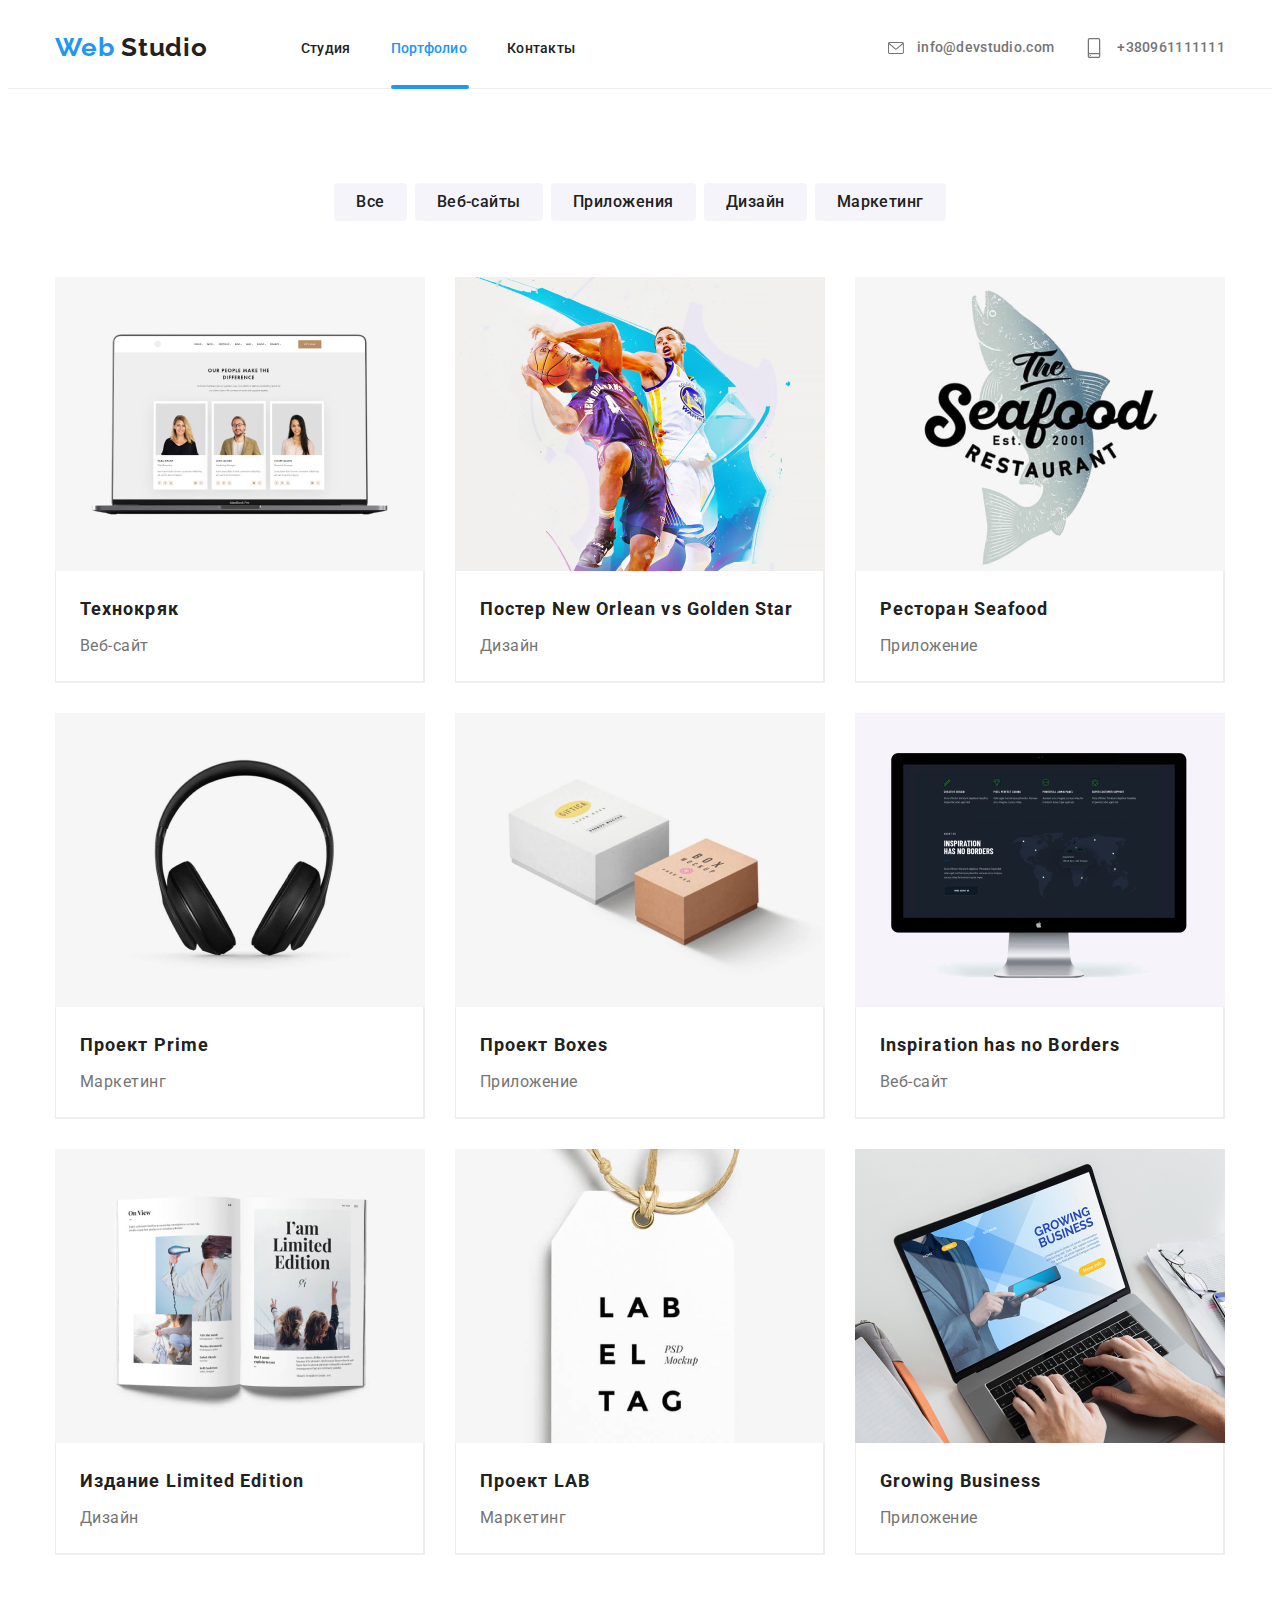
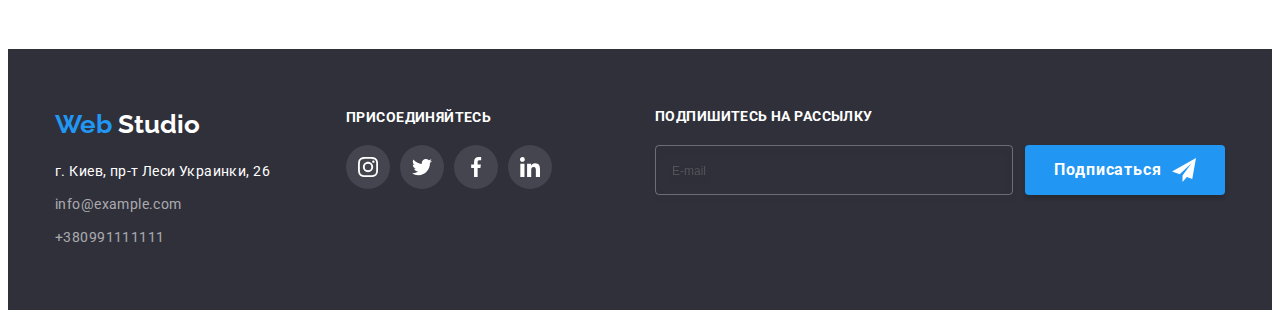
==== portfolio.html @ 7b9d58f0 "homework" ====
<!DOCTYPE html>
<html lang="en">
<head>
    <meta charset="UTF-8">
    <meta http-equiv="X-UA-Compatible" content="IE=edge">
    <meta name="viewport" content="width=device-width, initial-scale=1.0">
    <title>Document</title>
    <link rel="preconnect" href="https://fonts.googleapis.com"> 
    <link rel="preconnect" href="https://fonts.gstatic.com" crossorigin> 
    <link href="https://fonts.googleapis.com/css2?family=Raleway:wght@700&family=Roboto:wght@400;500;700;900&display=swap" rel="stylesheet">
    <link rel="stylesheet" href="https://cdnjs.cloudflare.com/ajax/libs/modern-normalize/1.1.0/modern-normalize.min.css" integrity="sha512-wpPYUAdjBVSE4KJnH1VR1HeZfpl1ub8YT/NKx4PuQ5NmX2tKuGu6U/JRp5y+Y8XG2tV+wKQpNHVUX03MfMFn9Q==" crossorigin="anonymous" referrerpolicy="no-referrer" />
    <link rel="stylesheet" href="./css/main.min.css">
</head>
<body>
    <header>
    <div class="conteiner navigation">       
            <a href="#" class="logo"> <span class="web"> Web </span> Studio</a>
        <nav>
           <ul class="nav-list">
            <li class="nav-list__item"><a href="./" class="nav-list__link">Студия</a> </li>
            <li class="nav-list__item"><a href="" class="nav-list__link nav-list__link-portfolio">Портфолио</a> </li>
            <li class="nav-list__item"><a href="" class="nav-list__link">Контакты</a> </li>
        </ul>
            
        </nav>
        <ul class="contact-list">
            <li class="contact-list__item">
                 <a href="mailto:info@devstudio.com" class="contact-list__link">
                    <svg class="icon-envelope" height="12px" width="16px">
                        <use href="./image/symbol-defs-3.svg#icon-envelope"></use>   
                    </svg>
                    info@devstudio.com
                </a>
            </li>
            <li class="contact-list__item">
                <a href="ctel:+380961111111" class="contact-list__link">
                    <svg class="icon-smartphone" height="20px" width="20px">
                        <use href="./image/symbol-defs-3.svg#icon-smartphone"></use>   
                    </svg>
                +380961111111
            </a>
        </li>
        </ul>
        </div>
    </header>
    <main>
             
            <section class="example">
                <div class="conteiner">
                <ul class="navigation-list">
                    <li class="navigation-list__item"><button class="navigation-list__button">Все</button></li>
                    <li class="navigation-list__item"><button class="navigation-list__button">Веб-сайты</button></li>
                    <li class="navigation-list__item"><button class="navigation-list__button">Приложения</button></li>
                    <li class="navigation-list__item"><button class="navigation-list__button">Дизайн</button></li>
                    <li class="navigation-list__item"><button class="navigation-list__button">Маркетинг</button></li>
                </ul>
                <ul class="example-list">
                    <li class="example-list__item">
                        <a class="example-list__link" href="#">
                            <div class="animation">
                                <img src="./image/img-13.jpg" alt="computer" width="370">
                            
                                <div class="animation__box">
                                    <p class="animation__text">Ресурс предлагает комплексные предложения с разным уровнем функционала и сервисов. Все это позволит посетителю получить исчерпывающие сведения о компании или частном лице.
                                </p>
                            </div>
                        </div>
                        <div class="example-box">
                        <h2 class="example-box__title">Технокряк</h2>
                        <p class="example-box__text">Веб-сайт</p>
                </div> 
                    </a>
                    </li>
                    <li class="example-list__item">
                        <a class="example-list__link" href="#">
                           <div class="animation">
                            <img src="./image/img-14.jpg" alt="nba" width="370">
                            <div class="animation__box">
                                <p class="animation__text">Ресурс предлагает комплексные предложения с разным уровнем функционала и сервисов. Все это позволит посетителю получить исчерпывающие сведения о компании или частном лице.
                            </p>
                        </div>
                    </div>
                        <div class="example-box">
                        <h2 class="example-box__title">Постер New Orlean vs Golden Star</h2>
                        <p class="example-box__text">Дизайн</p>
                </div>
                    </a>
                    </li>
                    <li class="example-list__item">
                        <a class="example-list__link" href="#">
                        <div class="animation">
                            <img src="./image/img-15.jpg" alt="seafood" width="370">
                            <div class="animation__box">
                                <p class="animation__text">Ресурс предлагает комплексные предложения с разным уровнем функционала и сервисов. Все это позволит посетителю получить исчерпывающие сведения о компании или частном лице.
                            </p>
                        </div>
                    </div>
                        <div class="example-box">
                        <h2 class="example-box__title">Ресторан Seafood</h2>
                        <p class="example-box__text">Приложение</p>
                </div>
                    </a>
                    </li>
                    <li class="example-list__item">
                        <a class="example-list__link" href="#">
                            <div class="animation">
                                <img src="./image/img-16.jpg" alt="headphones" width="370">
                                <div class="animation__box">
                                    <p class="animation__text">Ресурс предлагает комплексные предложения с разным уровнем функционала и сервисов. Все это позволит посетителю получить исчерпывающие сведения о компании или частном лице.
                                </p>
                            </div>
                        </div>
                        <div class="example-box">
                        <h2 class="example-box__title">Проект Prime</h2>
                        <p class="example-box__text">Маркетинг</p>
                </div> 
                    </a>
                    </li>
                    <li class="example-list__item">
                        <a class="example-list__link" href="#">
                            <div class="animation">
                                <img src="./image/img-17.jpg" alt="boxes" width="370">
                                <div class="animation__box">
                                    <p class="animation__text">Ресурс предлагает комплексные предложения с разным уровнем функционала и сервисов. Все это позволит посетителю получить исчерпывающие сведения о компании или частном лице.
                                </p>
                            </div>
                        </div>
                        <div class="example-box">
                        <h2 class="example-box__title">Проект Boxes</h2>
                        <p class="example-box__text">Приложение</p>
                </div> 
                    </a>
                    </li>
                    <li class="example-list__item">
                        <a class="example-list__link" href="#">
                            <div class="animation">
                                <img src="./image/img-18.jpg" alt="monitor" width="370">
                                <div class="animation__box">
                                    <p class="animation__text">Ресурс предлагает комплексные предложения с разным уровнем функционала и сервисов. Все это позволит посетителю получить исчерпывающие сведения о компании или частном лице.
                                </p>
                            </div>
                        </div>
                        <div class="example-box">
                        <h2 class="example-box__title">Inspiration has no Borders</h2>
                        <p class="example-box__text">Веб-сайт</p>
                </div>
                    </a>
                    </li>
                    <li class="example-list__item">
                        <a class="example-list__link" href="#">
                            <div class="animation">
                                <img src="./image/img-19.jpg" alt="limited" width="370">
                                <div class="animation__box">
                                    <p class="animation__text">Ресурс предлагает комплексные предложения с разным уровнем функционала и сервисов. Все это позволит посетителю получить исчерпывающие сведения о компании или частном лице.
                                </p>
                            </div>
                        </div>
                        <div class="example-box">
                        <h2 class="example-box__title">Издание Limited Edition</h2>
                        <p class="example-box__text">Дизайн</p>
                </div>
                    </a>
                    </li>
                    <li class="example-list__item">
                        <a class="example-list__link" href="#">
                            <div class="animation">
                                <img src="./image/img-20.jpg" alt="lab" width="370">
                                <div class="animation__box">
                                    <p class="animation__text">Ресурс предлагает комплексные предложения с разным уровнем функционала и сервисов. Все это позволит посетителю получить исчерпывающие сведения о компании или частном лице.
                                </p>
                            </div>
                        </div>
                        <div class="example-box">
                        <h2 class="example-box__title">Проект LAB</h2>
                        <p class="example-box__text">Маркетинг</p>
                </div>
                    </a>
                    </li>
                    <li class="example-list__item">
                        <a class="example-list__link" href="#">
                            <div class="animation">
                                <img src="./image/img-21.jpg" alt="notebook" width="370">
                                <div class="animation__box">
                                    <p class="animation__text">Ресурс предлагает комплексные предложения с разным уровнем функционала и сервисов. Все это позволит посетителю получить исчерпывающие сведения о компании или частном лице.
                                </p>
                            </div>
                        </div>
                        <div class="example-box">
                        <h2 class="example-box__title">Growing Business</h2>
                        <p class="example-box__text">Приложение</p>
                </div>
                    </a>
                    </li>
                </ul>
            </div>
            </section>
            
    </main>
    <footer class="page-footer">
        <div class="page-footer__conteiner">
            <div class="address">
        <a href="" class="logo-second"> <span class="web"> Web </span> Studio</a>     
    <address>
        <p class="address__text"> г. Киев, пр-т Леси Украинки, 26 </p>
        <ul class="address__list">
        <li class="address__item"><a href="mailto:info@example.com" class="address__link">info@example.com </a> </li>
        <li class="address__item"><a href="tel:+380991111111" class="address__link">+380991111111 </a> </li>
        </ul>
    </address>
</div>
<div class="footer-society">
    <p class="footer-society__title">присоединяйтесь</p>
        <ul class="footer-society__list">
            <li class="footer-society__item">
                <a class="footer-society__link" href="#">
                 <svg class="footer-society__icon " width="20px" height="20px">
                     <use href="./image/symbol-defs-3.svg#icon-instagram-2">    
                     </use>
                 </svg>
            </a>
        </li>
            <li class="footer-society__list">
                <a class="footer-society__link" href="#">
                    <svg class="footer-society__icon" width="20px" height="20px">
                        <use href="./image/symbol-defs-3.svg#icon-twitter-1">    
                        </use>
                    </svg>
                </a>
            </li>
            <li class="footer-society__list">
                <a class="footer-society__link" href="#">
                    <svg class="footer-society__icon " width="20px" height="20px">
                        <use href="./image/symbol-defs-3.svg#icon-facebook-1">    
                        </use>
                    </svg>
                </a>
            </li>
            <li class="footer-society__list">
                <a class="footer-society__link" href="#">
                    <svg class="footer-society__icon" width="20px" height="20px">
                        <use href="./image/symbol-defs-3.svg#icon-linkedin-1">    
                        </use>
                    </svg>
                </a>
            </li>
        </ul>  
</div> 
    <div class="feedback">
    <p class="feedback__text">подпишитесь на рассылку</p> 

    <form class="feedback__form"> 
    <label> 
        <input type="email" class="feedback__input" placeholder="E-mail">
    </label>
    <button type="submit" class="feedback__submit">
        Подписаться
    </button>
</form>
</div>
</div>
</footer>
        
    </body>
   
       

</html>
---- css/main.min.css ----
html{-webkit-box-sizing:border-box;box-sizing:border-box}*,* ::before,* ::after{-webkit-box-sizing:inherit;box-sizing:inherit}h1,h2,h3,p{margin:0}body{color:#212121;font-family:'Roboto'}ul{list-style:none;margin-top:0;margin-bottom:0;margin-left:0;-webkit-padding-start:0px;padding-inline-start:0px}h3{font-weight:700;font-size:14px;line-height:16px;letter-spacing:0.03em;text-transform:uppercase}.conteiner{width:1200px;padding-left:15px;padding-right:15px;margin-right:auto;margin-left:auto}img{display:block;max-width:100%}header{border-bottom:1px solid #EEEEEE}.web{color:#2196F3}.logo{font-family:'Raleway';font-weight:700;font-size:26px;line-height:1.2;text-decoration:none;color:#212121;letter-spacing:0.03em;margin-right:93px;-webkit-transition:color 250ms cubic-bezier(0.4, 0, 0.2, 1);transition:color 250ms cubic-bezier(0.4, 0, 0.2, 1)}.logo:hover,.logo:focus{color:#2196F3}.navigation{display:-webkit-box;display:-ms-flexbox;display:flex;-webkit-box-align:center;-ms-flex-align:center;align-items:center;padding-top:24px;padding-bottom:25px}.contact-list{display:-webkit-box;display:-ms-flexbox;display:flex;margin-left:auto}.contact-list .contact{margin-right:50px}.contact-list .contact:last-child{margin-left:0}.contact-list__item{margin-right:30px}.contact-list__item:last-child{margin-right:0}.nav-list{display:-webkit-box;display:-ms-flexbox;display:flex}.nav-list .nav-list__item{margin-right:40px}.nav-list .nav-list__item:last-child{margin-right:0}.nav-list__link{font-weight:500;font-size:14px;line-height:1.15;text-decoration:none;color:#212121;background-color:#FFFFFF;letter-spacing:0.02em;-webkit-transition:color 250ms cubic-bezier(0.4, 0, 0.2, 1);transition:color 250ms cubic-bezier(0.4, 0, 0.2, 1)}.nav-list__link:hover,.nav-list__link:focus{color:#2196F3}.nav-list__link-portfolio{color:#2196F3;position:relative}.nav-list__link-studio{color:#2196F3;position:relative}.contact-list__link{font-weight:500;font-size:14px;line-height:1.15;text-decoration:none;color:#212121;background-color:#FFFFFF;letter-spacing:0.02em;color:#757575;-webkit-transition:color 250ms cubic-bezier(0.4, 0, 0.2, 1);transition:color 250ms cubic-bezier(0.4, 0, 0.2, 1)}.contact-list__link:hover,.contact-list__link:focus{color:#2196F3}.nav-list__link-studio::after{content:"";display:block;position:absolute;bottom:-33px;width:48px;height:4px;background-color:#2196F3;border-radius:4px}.nav-list__link-portfolio::after{content:"";display:block;position:absolute;bottom:-33px;width:78px;height:4px;background-color:#2196F3;border-radius:4px}.icon-envelope{fill:currentColor;vertical-align:middle;margin-right:10px}.icon-smartphone{fill:currentColor;vertical-align:middle;margin-right:10px}.backdrop{top:0;left:0;position:fixed;width:100%;height:100%;background-color:rgba(0,0,0,0.2);z-index:2;opacity:1;-webkit-transition:opacity 250ms cubic-bezier(0.4, 0, 0.2, 1),visibility 250ms cubic-bezier(0.4, 0, 0.2, 1);transition:opacity 250ms cubic-bezier(0.4, 0, 0.2, 1),visibility 250ms cubic-bezier(0.4, 0, 0.2, 1)}.is-hidden{opacity:0;pointer-events:none;visibility:hidden}.modal{position:absolute;display:-webkit-box;display:-ms-flexbox;display:flex;-webkit-box-orient:vertical;-webkit-box-direction:normal;-ms-flex-direction:column;flex-direction:column;top:50%;left:50%;-webkit-transform:translate(-50%, -50%);transform:translate(-50%, -50%);width:528px;height:581px;background-color:#FFFFFF;padding:40px;-webkit-box-shadow:0px 1px 3px rgba(0,0,0,0.12),0px 1px 1px rgba(0,0,0,0.14),0px 2px 1px rgba(0,0,0,0.2);box-shadow:0px 1px 3px rgba(0,0,0,0.12),0px 1px 1px rgba(0,0,0,0.14),0px 2px 1px rgba(0,0,0,0.2);border-radius:4px}.modal__button{position:absolute;top:8px;right:8px;background-color:#FFFFFF;border:1px solid rgba(0,0,0,0.1);width:30px;height:30px;border-radius:50%;cursor:pointer;-webkit-transition:color 250ms cubic-bezier(0.4, 0, 0.2, 1),fill 250ms cubic-bezier(0.4, 0, 0.2, 1);transition:color 250ms cubic-bezier(0.4, 0, 0.2, 1),fill 250ms cubic-bezier(0.4, 0, 0.2, 1)}.modal__button:hover{color:#2196F3}.modal__button:hover .modal__icon{fill:#2196F3}.modal__button:focus{color:#2196F3}.modal__button:focus .modal__icon{fill:#2196F3}.modal__form{display:-webkit-box;display:-ms-flexbox;display:flex;-webkit-box-orient:vertical;-webkit-box-direction:normal;-ms-flex-direction:column;flex-direction:column}.modal__title{font-weight:700;font-size:20px;line-height:1.15;text-align:center;letter-spacing:0.03em;margin-top:0;margin-bottom:12px;color:#212121}.label{position:relative;display:block;margin-bottom:10px}.label__text{font-weight:400;font-size:12px;line-height:1.16;letter-spacing:0.01em;color:#757575}.label__input{width:100%;border:1px solid rgba(33,33,33,0.2);border-radius:4px;padding-left:45px;height:41px;-webkit-transition:border-color 250ms cubic-bezier(0.4, 0, 0.2, 1),fill 250ms cubic-bezier(0.4, 0, 0.2, 1);transition:border-color 250ms cubic-bezier(0.4, 0, 0.2, 1),fill 250ms cubic-bezier(0.4, 0, 0.2, 1)}.label__textarea{border:1px solid rgba(33,33,33,0.2);border-radius:4px;resize:none;padding:12px;width:448px;height:120px;-webkit-transition:border-color 250ms cubic-bezier(0.4, 0, 0.2, 1);transition:border-color 250ms cubic-bezier(0.4, 0, 0.2, 1)}::-webkit-input-placeholder{font-weight:400;font-size:12px;line-height:1.16;color:rgba(117,117,117,0.5)}:-ms-input-placeholder{font-weight:400;font-size:12px;line-height:1.16;color:rgba(117,117,117,0.5)}::-ms-input-placeholder{font-weight:400;font-size:12px;line-height:1.16;color:rgba(117,117,117,0.5)}::placeholder{font-weight:400;font-size:12px;line-height:1.16;color:rgba(117,117,117,0.5)}.label__icon{width:16px;height:16px;position:absolute;top:30px;left:15px}.button__submit{font-family:inherit;font-weight:700;font-size:16px;line-height:30px;text-align:center;letter-spacing:0.06em;margin-top:30px;background-color:#2196F3;color:#FFFFFF;border:transparent;border-radius:4px;min-width:200px;height:50px;margin-left:auto;margin-right:auto;display:block;cursor:pointer;-webkit-box-shadow:0px 1px 3px rgba(0,0,0,0.12),0px 1px 1px rgba(0,0,0,0.14);box-shadow:0px 1px 3px rgba(0,0,0,0.12),0px 1px 1px rgba(0,0,0,0.14)}.label__input:focus{border-color:#2196F3}.label__input:focus+.label__icon{fill:#2196F3}.label__input:hover{border-color:#2196F3}.label__input:hover+.label__icon{fill:#2196F3}.label__textarea:hover{border-color:#2196F3}.label__textarea:focus{border-color:#2196F3}.label-checkbox{display:-webkit-box;display:-ms-flexbox;display:flex;-webkit-box-align:center;-ms-flex-align:center;align-items:center;-webkit-box-pack:center;-ms-flex-pack:center;justify-content:center;font-weight:400;font-size:14px;line-height:1.71;letter-spacing:0.03em;color:#757575;margin-bottom:20px}.checkbox__icon{display:block;width:16px;height:16px;border:2px solid #212121;border-radius:2px;margin-right:9px}.label-checkbox__link{margin-left:3px;color:#2196F3}.checkbox:checked+.checkbox__icon{background-color:#2196F3;background-origin:border-box;border-color:transparent;background-image:url(../image/Vector-11.svg);background-repeat:no-repeat;background-position:center;background-size:contain}.label-checkbox:focus+.checkbox__icon{border-color:#2196F3}.checkbox{position:absolute;white-space:nowrap;width:1px;height:1px;overflow:hidden;border:0;padding:0;clip:rect(0 0 0 0);-webkit-clip-path:inset(50%);clip-path:inset(50%);margin:-1px}.hero{color:#FFFFFF;padding-top:200px;padding-bottom:210px}.overlay{height:600px;max-width:1600px;margin-left:auto;margin-right:auto;background-image:-webkit-gradient(linear, left bottom, left top, from(rgba(47,48,58,0.4)), to(rgba(47,48,58,0.4))),url(../image/background.jpg);background-image:linear-gradient(to top, rgba(47,48,58,0.4), rgba(47,48,58,0.4)),url(../image/background.jpg)}.hero__title{font-weight:900;font-size:44px;line-height:1.36;text-align:center;letter-spacing:0.06em;text-transform:uppercase;margin-top:0;margin-bottom:40px}.hero__button{font-family:inherit;font-weight:700;font-size:16px;line-height:30px;text-align:center;letter-spacing:0.06em;margin-top:30px;background-color:#2196F3;color:#FFFFFF;border:transparent;border-radius:4px;min-width:200px;height:50px;margin-left:auto;margin-right:auto;display:block;cursor:pointer}.benefits{background-color:#FFFFFF;padding-top:94px;padding-bottom:94px}.benefits__list{display:-webkit-box;display:-ms-flexbox;display:flex;-webkit-box-pack:justify;-ms-flex-pack:justify;justify-content:space-between}.benefits__conteiner{height:120px;width:270px;background-color:#F5F4FA;border-radius:4px;text-align:center;margin-bottom:30px;display:-webkit-box;display:-ms-flexbox;display:flex;-webkit-box-pack:center;-ms-flex-pack:center;justify-content:center;-webkit-box-align:center;-ms-flex-align:center;align-items:center}.benefits__title{margin:0;font-weight:700;font-size:14px;line-height:1.14;letter-spacing:0.03em;text-transform:uppercase;color:#212121}.benefits__text{font-weight:400;font-size:14px;line-height:1.71;letter-spacing:0.03em;color:#757575;margin-top:10px}.benefits__item{margin-right:30px;width:270px;display:block}.benefits__item:last-child{margin-right:0}.activity{background-color:#FFFFFF;padding-bottom:94px}.activity__title{font-weight:700;font-size:36px;line-height:1.17;text-align:center;letter-spacing:0.03em;margin:0;margin-bottom:50px}.activity__list{display:-webkit-box;display:-ms-flexbox;display:flex;margin-left:0}.activity__item{position:relative;margin-right:30px;padding-left:0px}.activity__item:last-child{margin-right:0}.activity__conteiner{position:absolute;bottom:0;width:370px;height:70px;background-color:rgba(47,48,58,0.8);display:-webkit-box;display:-ms-flexbox;display:flex;-webkit-box-pack:center;-ms-flex-pack:center;justify-content:center;-webkit-box-align:center;-ms-flex-align:center;align-items:center}.activity__text{font-weight:700;font-size:14px;line-height:1.15;text-align:center;letter-spacing:0.03em;text-transform:uppercase;color:#FFFFFF}.staff{background-color:#F5F4FA;padding-top:94px;padding-bottom:94px}.staff__title{font-weight:700;font-size:36px;line-height:1.17;text-align:center;letter-spacing:0.03em;margin:0;margin-bottom:50px;color:#212121}.staff__list{display:-webkit-box;display:-ms-flexbox;display:flex}.staff__item{margin-right:30px}.staff__item:last-child{margin-right:0}.staff__conteiner{padding-top:30px;padding-bottom:30px;background:#FFFFFF;-webkit-box-shadow:0px 1px 3px rgba(0,0,0,0.12),0px 1px 1px rgba(0,0,0,0.14),0px 2px 1px rgba(0,0,0,0.2);box-shadow:0px 1px 3px rgba(0,0,0,0.12),0px 1px 1px rgba(0,0,0,0.14),0px 2px 1px rgba(0,0,0,0.2);border-radius:0px 0px 4px 4px}.staff__name{font-weight:500;font-size:16px;line-height:1.18;text-align:center;letter-spacing:0.03em;color:#212121}.staff__text{color:#757575;font-weight:400;font-size:16px;line-height:1.18;text-align:center;letter-spacing:0.03em;margin-top:10px}.society-list{margin-top:16px;display:-webkit-box;display:-ms-flexbox;display:flex;-webkit-box-pack:center;-ms-flex-pack:center;justify-content:center}.society-list__item{width:44px}.society-list__item:not(:last-child){margin-right:10px}.society-list__link{width:44px;height:44px;display:-webkit-box;display:-ms-flexbox;display:flex;-webkit-box-pack:center;-ms-flex-pack:center;justify-content:center;-webkit-box-align:center;-ms-flex-align:center;align-items:center;border-radius:50%;-webkit-transition:background-color 250ms cubic-bezier(0.4, 0, 0.2, 1);transition:background-color 250ms cubic-bezier(0.4, 0, 0.2, 1)}.society-list__icon{display:-webkit-box;display:-ms-flexbox;display:flex;fill:#AFB1B8;-webkit-transition:fill 250ms cubic-bezier(0.4, 0, 0.2, 1);transition:fill 250ms cubic-bezier(0.4, 0, 0.2, 1)}.society-list__link:hover{background-color:#2196F3}.society-list__link:hover .society-list__icon{fill:#FFFFFF}.society-list__link:focus{background-color:#2196F3}.society-list__link:focus .society-list__icon{fill:#FFFFFF}.clients{background-color:#FFFFFF;padding-top:94px;padding-bottom:94px}.clients__title{font-weight:700;font-size:36px;line-height:1.17;text-align:center;letter-spacing:0.03em;margin:0;margin-bottom:50px}.clients__list{display:-webkit-box;display:-ms-flexbox;display:flex;-webkit-box-pack:justify;-ms-flex-pack:justify;justify-content:space-between}.clients__item{margin-right:30px;width:170px;height:92px}.clients__item:last-child{margin-right:0}.clients__link{display:-webkit-box;display:-ms-flexbox;display:flex;-webkit-box-pack:center;-ms-flex-pack:center;justify-content:center;-webkit-box-align:center;-ms-flex-align:center;align-items:center;height:92px;width:170px;border:1px solid #AFB1B8;border-radius:4px;-webkit-transition:border 250ms cubic-bezier(0.4, 0, 0.2, 1);transition:border 250ms cubic-bezier(0.4, 0, 0.2, 1)}.clients__link:hover{border:1px solid #2196F3}.clients__link:hover .clients__icon{fill:#2196F3}.clients__link:focus{border:1px solid #2196F3}.clients__link:focus .clients__icon{fill:#2196F3}.clients__icon{fill:#AFB1B8;-webkit-transition:fill 250ms cubic-bezier(0.4, 0, 0.2, 1);transition:fill 250ms cubic-bezier(0.4, 0, 0.2, 1)}.example{padding-top:94px;padding-bottom:94px}.navigation-list{display:-webkit-box;display:-ms-flexbox;display:flex;-webkit-box-pack:center;-ms-flex-pack:center;justify-content:center;margin-bottom:56px}.navigation-list__item{display:inline-block}.navigation-list__item:not(:last-child){margin-right:8px}.navigation-list__button{font-family:inherit;font-weight:500;font-size:16px;line-height:1.62;text-align:center;letter-spacing:0.03em;background:#F5F4FA;color:#212121;border:transparent;border-radius:4px;padding-top:6px;padding-bottom:6px;padding-left:22px;padding-right:22px;-webkit-transition:background-color 250ms cubic-bezier(0.4, 0, 0.2, 1),color 250ms cubic-bezier(0.4, 0, 0.2, 1),-webkit-box-shadow 250ms cubic-bezier(0.4, 0, 0.2, 1);transition:background-color 250ms cubic-bezier(0.4, 0, 0.2, 1),color 250ms cubic-bezier(0.4, 0, 0.2, 1),-webkit-box-shadow 250ms cubic-bezier(0.4, 0, 0.2, 1);transition:background-color 250ms cubic-bezier(0.4, 0, 0.2, 1),color 250ms cubic-bezier(0.4, 0, 0.2, 1),box-shadow 250ms cubic-bezier(0.4, 0, 0.2, 1);transition:background-color 250ms cubic-bezier(0.4, 0, 0.2, 1),color 250ms cubic-bezier(0.4, 0, 0.2, 1),box-shadow 250ms cubic-bezier(0.4, 0, 0.2, 1),-webkit-box-shadow 250ms cubic-bezier(0.4, 0, 0.2, 1)}.navigation-list__button:focus,.navigation-list__button:hover{text-decoration:underline;background-color:#2196F3;color:#FFFFFF;text-decoration:none;-webkit-box-shadow:0px 3px 1px rgba(0,0,0,0.1),0px 1px 2px rgba(0,0,0,0.08),0px 2px 2px rgba(0,0,0,0.12);box-shadow:0px 3px 1px rgba(0,0,0,0.1),0px 1px 2px rgba(0,0,0,0.08),0px 2px 2px rgba(0,0,0,0.12)}.example-list{display:-webkit-box;display:-ms-flexbox;display:flex;-ms-flex-wrap:wrap;flex-wrap:wrap;margin-top:-30px;margin-left:-30px}.example-list__item{-ms-flex-preferred-size:calc(100% / 3 - 30px);flex-basis:calc(100% / 3 - 30px);margin-left:30px;margin-top:30px}.example-list__link{display:block;text-decoration:none;-webkit-transition:-webkit-box-shadow 250ms cubic-bezier(0.4, 0, 0.2, 1);transition:-webkit-box-shadow 250ms cubic-bezier(0.4, 0, 0.2, 1);transition:box-shadow 250ms cubic-bezier(0.4, 0, 0.2, 1);transition:box-shadow 250ms cubic-bezier(0.4, 0, 0.2, 1), -webkit-box-shadow 250ms cubic-bezier(0.4, 0, 0.2, 1)}.example-list__link:hover,.example-list__link:focus{-webkit-box-shadow:0px 1px 1px rgba(0,0,0,0.12),0px 4px 4px rgba(0,0,0,0.06),1px 4px 6px rgba(0,0,0,0.16);box-shadow:0px 1px 1px rgba(0,0,0,0.12),0px 4px 4px rgba(0,0,0,0.06),1px 4px 6px rgba(0,0,0,0.16)}.example-list__link:hover .animation__box{-webkit-transform:translateY(0);transform:translateY(0)}.example-list__link:focus .animation__box{-webkit-transform:translateY(0);transform:translateY(0)}.animation{position:relative;overflow:hidden}.animation__box{position:absolute;display:-webkit-box;display:-ms-flexbox;display:flex;-webkit-box-align:center;-ms-flex-align:center;align-items:center;background-color:rgba(33,150,243,0.9);top:0;width:100%;height:100%;padding-left:24px;padding-right:24px;-webkit-transform:translateY(100%);transform:translateY(100%);-webkit-transition:-webkit-transform 250ms cubic-bezier(0.4, 0, 0.2, 1);transition:-webkit-transform 250ms cubic-bezier(0.4, 0, 0.2, 1);transition:transform 250ms cubic-bezier(0.4, 0, 0.2, 1);transition:transform 250ms cubic-bezier(0.4, 0, 0.2, 1), -webkit-transform 250ms cubic-bezier(0.4, 0, 0.2, 1)}.animation__text{font-weight:400;font-size:18px;line-height:1.56;letter-spacing:0.03em;color:#FFFFFF}.example-box{border-left:1px solid #EEEEEE;border-right:2px solid #EEEEEE;border-bottom:2px solid #EEEEEE;padding-top:20px;padding-bottom:20px;padding-left:24px;padding-right:24px}.example-box__title{font-weight:700;font-size:18px;line-height:2;letter-spacing:0.06em;color:#212121;margin-bottom:4px}.example-box__text{font-weight:400;font-size:16px;line-height:1.88;letter-spacing:0.03em;color:#757575}.page-footer{background-color:#2F303A;color:#FFFFFF;padding-top:60px;padding-bottom:60px;display:-webkit-box;display:-ms-flexbox;display:flex;-webkit-box-pack:start;-ms-flex-pack:start;justify-content:flex-start}.logo-second{font-family:'Raleway';font-weight:700;font-size:26px;line-height:1.2;text-decoration:none;color:#FFFFFF;display:inline-block;margin-bottom:20px;-webkit-transition:color 250ms cubic-bezier(0.4, 0, 0.2, 1);transition:color 250ms cubic-bezier(0.4, 0, 0.2, 1)}.logo-second:hover,.logo-second:focus{color:#2196F3}.page-footer__conteiner{width:1200px;padding-left:15px;padding-right:15px;margin-right:auto;margin-left:auto;display:-webkit-box;display:-ms-flexbox;display:flex;-webkit-box-pack:start;-ms-flex-pack:start;justify-content:flex-start}.address{width:240px;margin-right:70px}.address__text{font-style:normal;font-weight:400;font-size:14px;line-height:1.7;letter-spacing:0.03em;margin-bottom:9px}.address__item:not(:last-child){margin-bottom:9px}.address__link{color:rgba(255,255,255,0.6);font-style:normal;font-weight:400;font-size:14px;line-height:1.7;letter-spacing:0.03em;text-decoration:none}.footer-society__title{margin-bottom:20px;font-weight:700;font-size:14px;line-height:1.15;letter-spacing:0.03em;text-transform:uppercase;color:#FFFFFF}.footer-society__list{display:-webkit-box;display:-ms-flexbox;display:flex}.footer-society__link{width:44px;height:44px;display:-webkit-box;display:-ms-flexbox;display:flex;-webkit-box-pack:center;-ms-flex-pack:center;justify-content:center;-webkit-box-align:center;-ms-flex-align:center;align-items:center;border-radius:50%;background-color:rgba(255,255,255,0.1);-webkit-transition:background-color 250ms cubic-bezier(0.4, 0, 0.2, 1);transition:background-color 250ms cubic-bezier(0.4, 0, 0.2, 1)}.footer-society__link:not(last-child){margin-right:10px}.footer-society__icon{display:-webkit-box;display:-ms-flexbox;display:flex;-webkit-box-align:center;-ms-flex-align:center;align-items:center;fill:#FFFFFF;-webkit-transition:fill 250ms cubic-bezier(0.4, 0, 0.2, 1);transition:fill 250ms cubic-bezier(0.4, 0, 0.2, 1)}.footer-society__link:hover{background-color:#2196F3}.footer-society__link:hover .footer-society__icon{fill:#FFFFFF}.footer-society__link:focus{background-color:#2196F3}.footer-society__link:focus .footer-society__icon{fill:#FFFFFF}.feedback{margin-left:93px}.feedback__text{display:block;font-weight:700;font-size:14px;line-height:1.14;letter-spacing:0.03em;text-transform:uppercase;color:#FFFFFF;margin-bottom:20px}.feedback__form{display:-webkit-inline-box;display:-ms-inline-flexbox;display:inline-flex;-webkit-box-align:center;-ms-flex-align:center;align-items:center}.feedback__input{background-color:transparent;border:1px solid rgba(255,255,255,0.3);width:358px;height:50px;-webkit-filter:drop-shadow(0px 4px 4px rgba(0,0,0,0.15));filter:drop-shadow(0px 4px 4px rgba(0,0,0,0.15));border-radius:4px;color:#FFFFFF;padding-top:15px;padding-bottom:15px;padding-left:16px}.feedback__submit{display:-webkit-inline-box;display:-ms-inline-flexbox;display:inline-flex;-webkit-box-align:center;-ms-flex-align:center;align-items:center;-webkit-box-pack:center;-ms-flex-pack:center;justify-content:center;width:200px;height:50px;font-family:inherit;font-weight:700;font-size:16px;line-height:1.51;letter-spacing:0.06em;color:#FFFFFF;background-color:#2196F3;border:transparent;border-radius:4px;-webkit-box-shadow:0px 4px 4px rgba(0,0,0,0.15);box-shadow:0px 4px 4px rgba(0,0,0,0.15);margin-left:12px}.feedback__submit::after{content:'';margin-left:10px;width:24px;height:24px;background-image:url(../image/icon-send-telegram.svg);background-position:center;background-size:contain}
/*# sourceMappingURL=main.min.css.map */
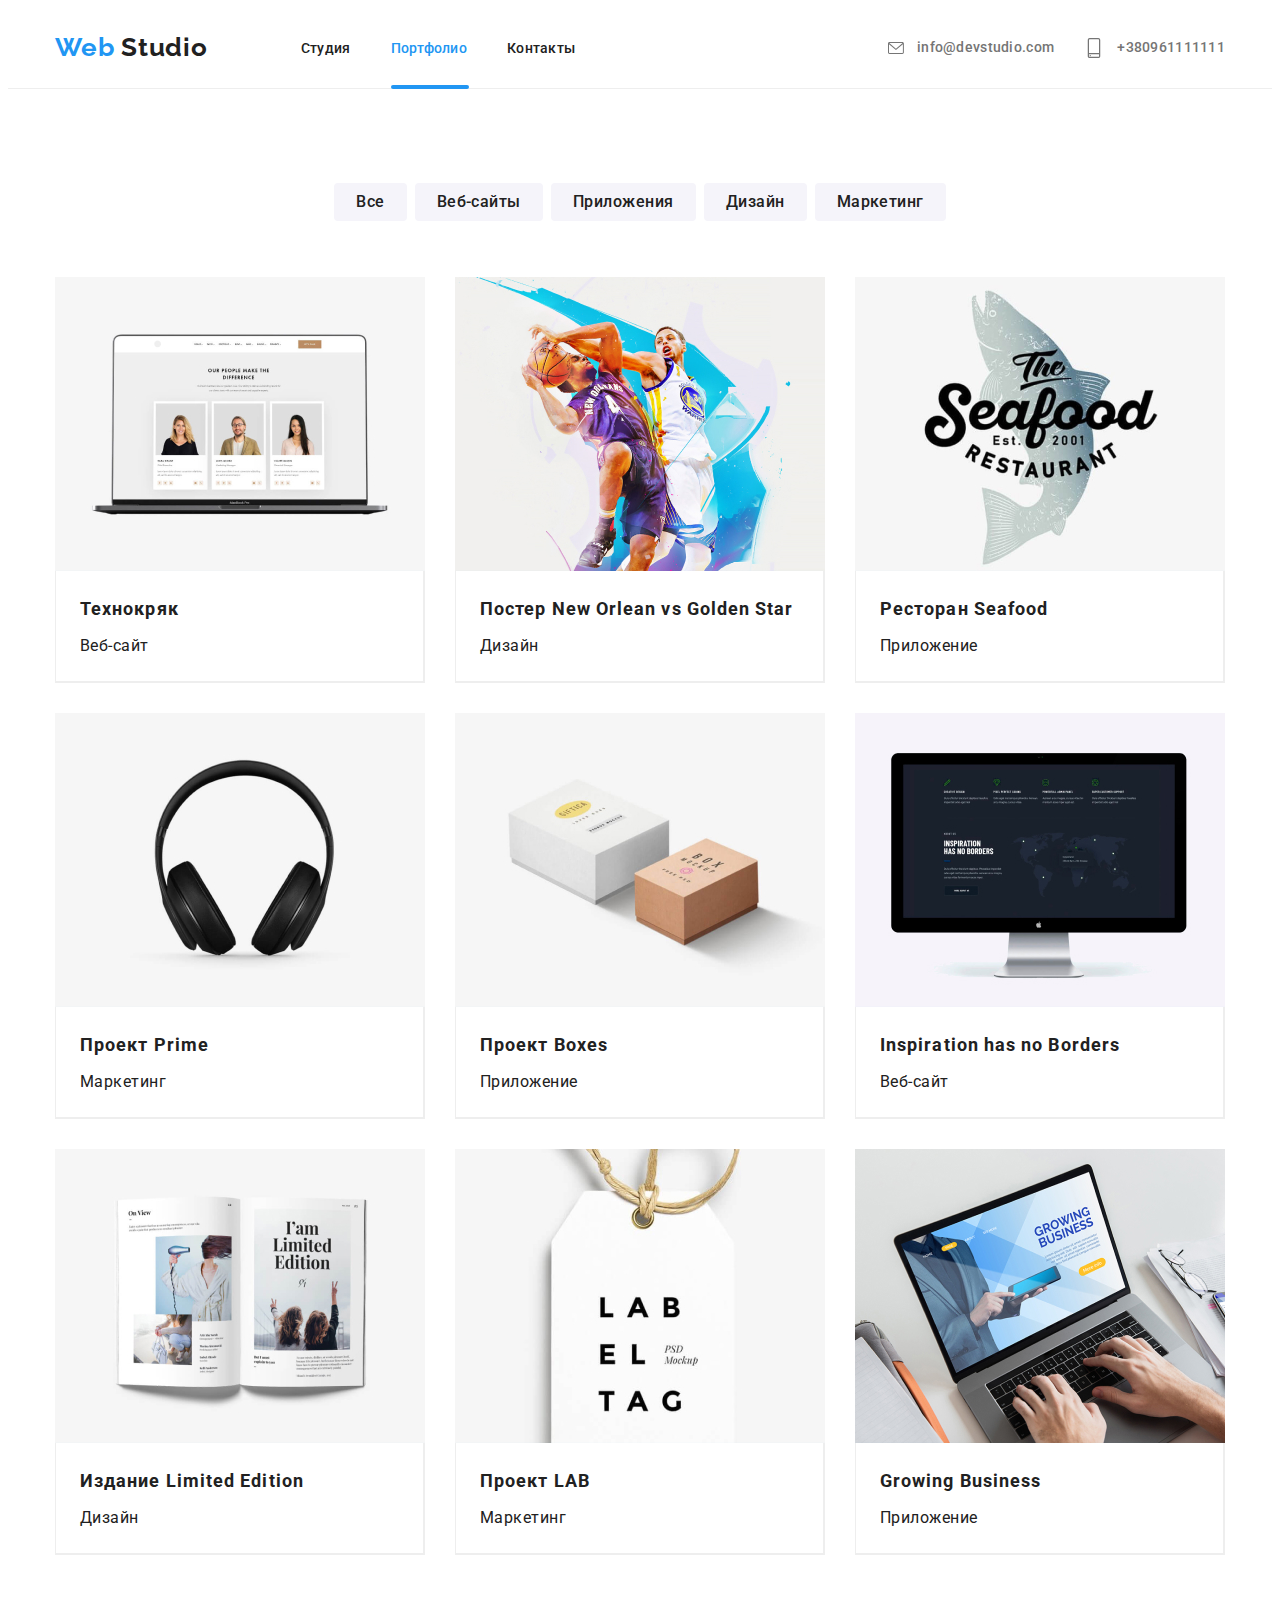
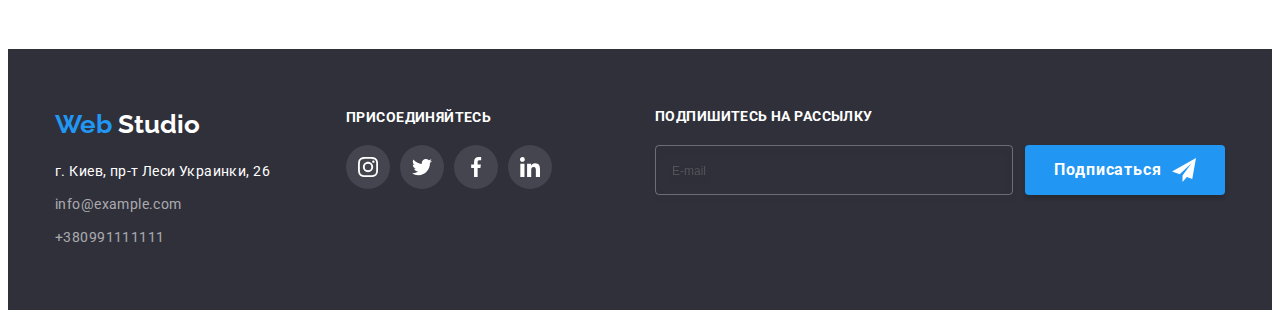
==== commit c4961221: "67890" ====
--- a/portfolio.html
+++ b/portfolio.html
@@ -7,7 +7,7 @@
     <title>Document</title>
     <link rel="preconnect" href="https://fonts.googleapis.com"> 
     <link rel="preconnect" href="https://fonts.gstatic.com" crossorigin> 
-    <link href="https://fonts.googleapis.com/css2?family=Raleway:wght@700&family=Roboto:wght@400;500;700;900&display=swap" rel="stylesheet">
+    <!-- <link href="https://fonts.googleapis.com/css2?family=Raleway:wght@700&family=Roboto:wght@400;500;700;900&display=swap" rel="stylesheet"> -->
     <link rel="stylesheet" href="https://cdnjs.cloudflare.com/ajax/libs/modern-normalize/1.1.0/modern-normalize.min.css" integrity="sha512-wpPYUAdjBVSE4KJnH1VR1HeZfpl1ub8YT/NKx4PuQ5NmX2tKuGu6U/JRp5y+Y8XG2tV+wKQpNHVUX03MfMFn9Q==" crossorigin="anonymous" referrerpolicy="no-referrer" />
     <link rel="stylesheet" href="./css/main.min.css">
 </head>
--- a/css/main.min.css
+++ b/css/main.min.css
@@ -1,2 +1,2 @@
-html{-webkit-box-sizing:border-box;box-sizing:border-box}*,* ::before,* ::after{-webkit-box-sizing:inherit;box-sizing:inherit}h1,h2,h3,p{margin:0}body{color:#212121;font-family:'Roboto'}ul{list-style:none;margin-top:0;margin-bottom:0;margin-left:0;-webkit-padding-start:0px;padding-inline-start:0px}h3{font-weight:700;font-size:14px;line-height:16px;letter-spacing:0.03em;text-transform:uppercase}.conteiner{width:1200px;padding-left:15px;padding-right:15px;margin-right:auto;margin-left:auto}img{display:block;max-width:100%}header{border-bottom:1px solid #EEEEEE}.web{color:#2196F3}.logo{font-family:'Raleway';font-weight:700;font-size:26px;line-height:1.2;text-decoration:none;color:#212121;letter-spacing:0.03em;margin-right:93px;-webkit-transition:color 250ms cubic-bezier(0.4, 0, 0.2, 1);transition:color 250ms cubic-bezier(0.4, 0, 0.2, 1)}.logo:hover,.logo:focus{color:#2196F3}.navigation{display:-webkit-box;display:-ms-flexbox;display:flex;-webkit-box-align:center;-ms-flex-align:center;align-items:center;padding-top:24px;padding-bottom:25px}.contact-list{display:-webkit-box;display:-ms-flexbox;display:flex;margin-left:auto}.contact-list .contact{margin-right:50px}.contact-list .contact:last-child{margin-left:0}.contact-list__item{margin-right:30px}.contact-list__item:last-child{margin-right:0}.nav-list{display:-webkit-box;display:-ms-flexbox;display:flex}.nav-list .nav-list__item{margin-right:40px}.nav-list .nav-list__item:last-child{margin-right:0}.nav-list__link{font-weight:500;font-size:14px;line-height:1.15;text-decoration:none;color:#212121;background-color:#FFFFFF;letter-spacing:0.02em;-webkit-transition:color 250ms cubic-bezier(0.4, 0, 0.2, 1);transition:color 250ms cubic-bezier(0.4, 0, 0.2, 1)}.nav-list__link:hover,.nav-list__link:focus{color:#2196F3}.nav-list__link-portfolio{color:#2196F3;position:relative}.nav-list__link-studio{color:#2196F3;position:relative}.contact-list__link{font-weight:500;font-size:14px;line-height:1.15;text-decoration:none;color:#212121;background-color:#FFFFFF;letter-spacing:0.02em;color:#757575;-webkit-transition:color 250ms cubic-bezier(0.4, 0, 0.2, 1);transition:color 250ms cubic-bezier(0.4, 0, 0.2, 1)}.contact-list__link:hover,.contact-list__link:focus{color:#2196F3}.nav-list__link-studio::after{content:"";display:block;position:absolute;bottom:-33px;width:48px;height:4px;background-color:#2196F3;border-radius:4px}.nav-list__link-portfolio::after{content:"";display:block;position:absolute;bottom:-33px;width:78px;height:4px;background-color:#2196F3;border-radius:4px}.icon-envelope{fill:currentColor;vertical-align:middle;margin-right:10px}.icon-smartphone{fill:currentColor;vertical-align:middle;margin-right:10px}.backdrop{top:0;left:0;position:fixed;width:100%;height:100%;background-color:rgba(0,0,0,0.2);z-index:2;opacity:1;-webkit-transition:opacity 250ms cubic-bezier(0.4, 0, 0.2, 1),visibility 250ms cubic-bezier(0.4, 0, 0.2, 1);transition:opacity 250ms cubic-bezier(0.4, 0, 0.2, 1),visibility 250ms cubic-bezier(0.4, 0, 0.2, 1)}.is-hidden{opacity:0;pointer-events:none;visibility:hidden}.modal{position:absolute;display:-webkit-box;display:-ms-flexbox;display:flex;-webkit-box-orient:vertical;-webkit-box-direction:normal;-ms-flex-direction:column;flex-direction:column;top:50%;left:50%;-webkit-transform:translate(-50%, -50%);transform:translate(-50%, -50%);width:528px;height:581px;background-color:#FFFFFF;padding:40px;-webkit-box-shadow:0px 1px 3px rgba(0,0,0,0.12),0px 1px 1px rgba(0,0,0,0.14),0px 2px 1px rgba(0,0,0,0.2);box-shadow:0px 1px 3px rgba(0,0,0,0.12),0px 1px 1px rgba(0,0,0,0.14),0px 2px 1px rgba(0,0,0,0.2);border-radius:4px}.modal__button{position:absolute;top:8px;right:8px;background-color:#FFFFFF;border:1px solid rgba(0,0,0,0.1);width:30px;height:30px;border-radius:50%;cursor:pointer;-webkit-transition:color 250ms cubic-bezier(0.4, 0, 0.2, 1),fill 250ms cubic-bezier(0.4, 0, 0.2, 1);transition:color 250ms cubic-bezier(0.4, 0, 0.2, 1),fill 250ms cubic-bezier(0.4, 0, 0.2, 1)}.modal__button:hover{color:#2196F3}.modal__button:hover .modal__icon{fill:#2196F3}.modal__button:focus{color:#2196F3}.modal__button:focus .modal__icon{fill:#2196F3}.modal__form{display:-webkit-box;display:-ms-flexbox;display:flex;-webkit-box-orient:vertical;-webkit-box-direction:normal;-ms-flex-direction:column;flex-direction:column}.modal__title{font-weight:700;font-size:20px;line-height:1.15;text-align:center;letter-spacing:0.03em;margin-top:0;margin-bottom:12px;color:#212121}.label{position:relative;display:block;margin-bottom:10px}.label__text{font-weight:400;font-size:12px;line-height:1.16;letter-spacing:0.01em;color:#757575}.label__input{width:100%;border:1px solid rgba(33,33,33,0.2);border-radius:4px;padding-left:45px;height:41px;-webkit-transition:border-color 250ms cubic-bezier(0.4, 0, 0.2, 1),fill 250ms cubic-bezier(0.4, 0, 0.2, 1);transition:border-color 250ms cubic-bezier(0.4, 0, 0.2, 1),fill 250ms cubic-bezier(0.4, 0, 0.2, 1)}.label__textarea{border:1px solid rgba(33,33,33,0.2);border-radius:4px;resize:none;padding:12px;width:448px;height:120px;-webkit-transition:border-color 250ms cubic-bezier(0.4, 0, 0.2, 1);transition:border-color 250ms cubic-bezier(0.4, 0, 0.2, 1)}::-webkit-input-placeholder{font-weight:400;font-size:12px;line-height:1.16;color:rgba(117,117,117,0.5)}:-ms-input-placeholder{font-weight:400;font-size:12px;line-height:1.16;color:rgba(117,117,117,0.5)}::-ms-input-placeholder{font-weight:400;font-size:12px;line-height:1.16;color:rgba(117,117,117,0.5)}::placeholder{font-weight:400;font-size:12px;line-height:1.16;color:rgba(117,117,117,0.5)}.label__icon{width:16px;height:16px;position:absolute;top:30px;left:15px}.button__submit{font-family:inherit;font-weight:700;font-size:16px;line-height:30px;text-align:center;letter-spacing:0.06em;margin-top:30px;background-color:#2196F3;color:#FFFFFF;border:transparent;border-radius:4px;min-width:200px;height:50px;margin-left:auto;margin-right:auto;display:block;cursor:pointer;-webkit-box-shadow:0px 1px 3px rgba(0,0,0,0.12),0px 1px 1px rgba(0,0,0,0.14);box-shadow:0px 1px 3px rgba(0,0,0,0.12),0px 1px 1px rgba(0,0,0,0.14)}.label__input:focus{border-color:#2196F3}.label__input:focus+.label__icon{fill:#2196F3}.label__input:hover{border-color:#2196F3}.label__input:hover+.label__icon{fill:#2196F3}.label__textarea:hover{border-color:#2196F3}.label__textarea:focus{border-color:#2196F3}.label-checkbox{display:-webkit-box;display:-ms-flexbox;display:flex;-webkit-box-align:center;-ms-flex-align:center;align-items:center;-webkit-box-pack:center;-ms-flex-pack:center;justify-content:center;font-weight:400;font-size:14px;line-height:1.71;letter-spacing:0.03em;color:#757575;margin-bottom:20px}.checkbox__icon{display:block;width:16px;height:16px;border:2px solid #212121;border-radius:2px;margin-right:9px}.label-checkbox__link{margin-left:3px;color:#2196F3}.checkbox:checked+.checkbox__icon{background-color:#2196F3;background-origin:border-box;border-color:transparent;background-image:url(../image/Vector-11.svg);background-repeat:no-repeat;background-position:center;background-size:contain}.label-checkbox:focus+.checkbox__icon{border-color:#2196F3}.checkbox{position:absolute;white-space:nowrap;width:1px;height:1px;overflow:hidden;border:0;padding:0;clip:rect(0 0 0 0);-webkit-clip-path:inset(50%);clip-path:inset(50%);margin:-1px}.hero{color:#FFFFFF;padding-top:200px;padding-bottom:210px}.overlay{height:600px;max-width:1600px;margin-left:auto;margin-right:auto;background-image:-webkit-gradient(linear, left bottom, left top, from(rgba(47,48,58,0.4)), to(rgba(47,48,58,0.4))),url(../image/background.jpg);background-image:linear-gradient(to top, rgba(47,48,58,0.4), rgba(47,48,58,0.4)),url(../image/background.jpg)}.hero__title{font-weight:900;font-size:44px;line-height:1.36;text-align:center;letter-spacing:0.06em;text-transform:uppercase;margin-top:0;margin-bottom:40px}.hero__button{font-family:inherit;font-weight:700;font-size:16px;line-height:30px;text-align:center;letter-spacing:0.06em;margin-top:30px;background-color:#2196F3;color:#FFFFFF;border:transparent;border-radius:4px;min-width:200px;height:50px;margin-left:auto;margin-right:auto;display:block;cursor:pointer}.benefits{background-color:#FFFFFF;padding-top:94px;padding-bottom:94px}.benefits__list{display:-webkit-box;display:-ms-flexbox;display:flex;-webkit-box-pack:justify;-ms-flex-pack:justify;justify-content:space-between}.benefits__conteiner{height:120px;width:270px;background-color:#F5F4FA;border-radius:4px;text-align:center;margin-bottom:30px;display:-webkit-box;display:-ms-flexbox;display:flex;-webkit-box-pack:center;-ms-flex-pack:center;justify-content:center;-webkit-box-align:center;-ms-flex-align:center;align-items:center}.benefits__title{margin:0;font-weight:700;font-size:14px;line-height:1.14;letter-spacing:0.03em;text-transform:uppercase;color:#212121}.benefits__text{font-weight:400;font-size:14px;line-height:1.71;letter-spacing:0.03em;color:#757575;margin-top:10px}.benefits__item{margin-right:30px;width:270px;display:block}.benefits__item:last-child{margin-right:0}.activity{background-color:#FFFFFF;padding-bottom:94px}.activity__title{font-weight:700;font-size:36px;line-height:1.17;text-align:center;letter-spacing:0.03em;margin:0;margin-bottom:50px}.activity__list{display:-webkit-box;display:-ms-flexbox;display:flex;margin-left:0}.activity__item{position:relative;margin-right:30px;padding-left:0px}.activity__item:last-child{margin-right:0}.activity__conteiner{position:absolute;bottom:0;width:370px;height:70px;background-color:rgba(47,48,58,0.8);display:-webkit-box;display:-ms-flexbox;display:flex;-webkit-box-pack:center;-ms-flex-pack:center;justify-content:center;-webkit-box-align:center;-ms-flex-align:center;align-items:center}.activity__text{font-weight:700;font-size:14px;line-height:1.15;text-align:center;letter-spacing:0.03em;text-transform:uppercase;color:#FFFFFF}.staff{background-color:#F5F4FA;padding-top:94px;padding-bottom:94px}.staff__title{font-weight:700;font-size:36px;line-height:1.17;text-align:center;letter-spacing:0.03em;margin:0;margin-bottom:50px;color:#212121}.staff__list{display:-webkit-box;display:-ms-flexbox;display:flex}.staff__item{margin-right:30px}.staff__item:last-child{margin-right:0}.staff__conteiner{padding-top:30px;padding-bottom:30px;background:#FFFFFF;-webkit-box-shadow:0px 1px 3px rgba(0,0,0,0.12),0px 1px 1px rgba(0,0,0,0.14),0px 2px 1px rgba(0,0,0,0.2);box-shadow:0px 1px 3px rgba(0,0,0,0.12),0px 1px 1px rgba(0,0,0,0.14),0px 2px 1px rgba(0,0,0,0.2);border-radius:0px 0px 4px 4px}.staff__name{font-weight:500;font-size:16px;line-height:1.18;text-align:center;letter-spacing:0.03em;color:#212121}.staff__text{color:#757575;font-weight:400;font-size:16px;line-height:1.18;text-align:center;letter-spacing:0.03em;margin-top:10px}.society-list{margin-top:16px;display:-webkit-box;display:-ms-flexbox;display:flex;-webkit-box-pack:center;-ms-flex-pack:center;justify-content:center}.society-list__item{width:44px}.society-list__item:not(:last-child){margin-right:10px}.society-list__link{width:44px;height:44px;display:-webkit-box;display:-ms-flexbox;display:flex;-webkit-box-pack:center;-ms-flex-pack:center;justify-content:center;-webkit-box-align:center;-ms-flex-align:center;align-items:center;border-radius:50%;-webkit-transition:background-color 250ms cubic-bezier(0.4, 0, 0.2, 1);transition:background-color 250ms cubic-bezier(0.4, 0, 0.2, 1)}.society-list__icon{display:-webkit-box;display:-ms-flexbox;display:flex;fill:#AFB1B8;-webkit-transition:fill 250ms cubic-bezier(0.4, 0, 0.2, 1);transition:fill 250ms cubic-bezier(0.4, 0, 0.2, 1)}.society-list__link:hover{background-color:#2196F3}.society-list__link:hover .society-list__icon{fill:#FFFFFF}.society-list__link:focus{background-color:#2196F3}.society-list__link:focus .society-list__icon{fill:#FFFFFF}.clients{background-color:#FFFFFF;padding-top:94px;padding-bottom:94px}.clients__title{font-weight:700;font-size:36px;line-height:1.17;text-align:center;letter-spacing:0.03em;margin:0;margin-bottom:50px}.clients__list{display:-webkit-box;display:-ms-flexbox;display:flex;-webkit-box-pack:justify;-ms-flex-pack:justify;justify-content:space-between}.clients__item{margin-right:30px;width:170px;height:92px}.clients__item:last-child{margin-right:0}.clients__link{display:-webkit-box;display:-ms-flexbox;display:flex;-webkit-box-pack:center;-ms-flex-pack:center;justify-content:center;-webkit-box-align:center;-ms-flex-align:center;align-items:center;height:92px;width:170px;border:1px solid #AFB1B8;border-radius:4px;-webkit-transition:border 250ms cubic-bezier(0.4, 0, 0.2, 1);transition:border 250ms cubic-bezier(0.4, 0, 0.2, 1)}.clients__link:hover{border:1px solid #2196F3}.clients__link:hover .clients__icon{fill:#2196F3}.clients__link:focus{border:1px solid #2196F3}.clients__link:focus .clients__icon{fill:#2196F3}.clients__icon{fill:#AFB1B8;-webkit-transition:fill 250ms cubic-bezier(0.4, 0, 0.2, 1);transition:fill 250ms cubic-bezier(0.4, 0, 0.2, 1)}.example{padding-top:94px;padding-bottom:94px}.navigation-list{display:-webkit-box;display:-ms-flexbox;display:flex;-webkit-box-pack:center;-ms-flex-pack:center;justify-content:center;margin-bottom:56px}.navigation-list__item{display:inline-block}.navigation-list__item:not(:last-child){margin-right:8px}.navigation-list__button{font-family:inherit;font-weight:500;font-size:16px;line-height:1.62;text-align:center;letter-spacing:0.03em;background:#F5F4FA;color:#212121;border:transparent;border-radius:4px;padding-top:6px;padding-bottom:6px;padding-left:22px;padding-right:22px;-webkit-transition:background-color 250ms cubic-bezier(0.4, 0, 0.2, 1),color 250ms cubic-bezier(0.4, 0, 0.2, 1),-webkit-box-shadow 250ms cubic-bezier(0.4, 0, 0.2, 1);transition:background-color 250ms cubic-bezier(0.4, 0, 0.2, 1),color 250ms cubic-bezier(0.4, 0, 0.2, 1),-webkit-box-shadow 250ms cubic-bezier(0.4, 0, 0.2, 1);transition:background-color 250ms cubic-bezier(0.4, 0, 0.2, 1),color 250ms cubic-bezier(0.4, 0, 0.2, 1),box-shadow 250ms cubic-bezier(0.4, 0, 0.2, 1);transition:background-color 250ms cubic-bezier(0.4, 0, 0.2, 1),color 250ms cubic-bezier(0.4, 0, 0.2, 1),box-shadow 250ms cubic-bezier(0.4, 0, 0.2, 1),-webkit-box-shadow 250ms cubic-bezier(0.4, 0, 0.2, 1)}.navigation-list__button:focus,.navigation-list__button:hover{text-decoration:underline;background-color:#2196F3;color:#FFFFFF;text-decoration:none;-webkit-box-shadow:0px 3px 1px rgba(0,0,0,0.1),0px 1px 2px rgba(0,0,0,0.08),0px 2px 2px rgba(0,0,0,0.12);box-shadow:0px 3px 1px rgba(0,0,0,0.1),0px 1px 2px rgba(0,0,0,0.08),0px 2px 2px rgba(0,0,0,0.12)}.example-list{display:-webkit-box;display:-ms-flexbox;display:flex;-ms-flex-wrap:wrap;flex-wrap:wrap;margin-top:-30px;margin-left:-30px}.example-list__item{-ms-flex-preferred-size:calc(100% / 3 - 30px);flex-basis:calc(100% / 3 - 30px);margin-left:30px;margin-top:30px}.example-list__link{display:block;text-decoration:none;-webkit-transition:-webkit-box-shadow 250ms cubic-bezier(0.4, 0, 0.2, 1);transition:-webkit-box-shadow 250ms cubic-bezier(0.4, 0, 0.2, 1);transition:box-shadow 250ms cubic-bezier(0.4, 0, 0.2, 1);transition:box-shadow 250ms cubic-bezier(0.4, 0, 0.2, 1), -webkit-box-shadow 250ms cubic-bezier(0.4, 0, 0.2, 1)}.example-list__link:hover,.example-list__link:focus{-webkit-box-shadow:0px 1px 1px rgba(0,0,0,0.12),0px 4px 4px rgba(0,0,0,0.06),1px 4px 6px rgba(0,0,0,0.16);box-shadow:0px 1px 1px rgba(0,0,0,0.12),0px 4px 4px rgba(0,0,0,0.06),1px 4px 6px rgba(0,0,0,0.16)}.example-list__link:hover .animation__box{-webkit-transform:translateY(0);transform:translateY(0)}.example-list__link:focus .animation__box{-webkit-transform:translateY(0);transform:translateY(0)}.animation{position:relative;overflow:hidden}.animation__box{position:absolute;display:-webkit-box;display:-ms-flexbox;display:flex;-webkit-box-align:center;-ms-flex-align:center;align-items:center;background-color:rgba(33,150,243,0.9);top:0;width:100%;height:100%;padding-left:24px;padding-right:24px;-webkit-transform:translateY(100%);transform:translateY(100%);-webkit-transition:-webkit-transform 250ms cubic-bezier(0.4, 0, 0.2, 1);transition:-webkit-transform 250ms cubic-bezier(0.4, 0, 0.2, 1);transition:transform 250ms cubic-bezier(0.4, 0, 0.2, 1);transition:transform 250ms cubic-bezier(0.4, 0, 0.2, 1), -webkit-transform 250ms cubic-bezier(0.4, 0, 0.2, 1)}.animation__text{font-weight:400;font-size:18px;line-height:1.56;letter-spacing:0.03em;color:#FFFFFF}.example-box{border-left:1px solid #EEEEEE;border-right:2px solid #EEEEEE;border-bottom:2px solid #EEEEEE;padding-top:20px;padding-bottom:20px;padding-left:24px;padding-right:24px}.example-box__title{font-weight:700;font-size:18px;line-height:2;letter-spacing:0.06em;color:#212121;margin-bottom:4px}.example-box__text{font-weight:400;font-size:16px;line-height:1.88;letter-spacing:0.03em;color:#757575}.page-footer{background-color:#2F303A;color:#FFFFFF;padding-top:60px;padding-bottom:60px;display:-webkit-box;display:-ms-flexbox;display:flex;-webkit-box-pack:start;-ms-flex-pack:start;justify-content:flex-start}.logo-second{font-family:'Raleway';font-weight:700;font-size:26px;line-height:1.2;text-decoration:none;color:#FFFFFF;display:inline-block;margin-bottom:20px;-webkit-transition:color 250ms cubic-bezier(0.4, 0, 0.2, 1);transition:color 250ms cubic-bezier(0.4, 0, 0.2, 1)}.logo-second:hover,.logo-second:focus{color:#2196F3}.page-footer__conteiner{width:1200px;padding-left:15px;padding-right:15px;margin-right:auto;margin-left:auto;display:-webkit-box;display:-ms-flexbox;display:flex;-webkit-box-pack:start;-ms-flex-pack:start;justify-content:flex-start}.address{width:240px;margin-right:70px}.address__text{font-style:normal;font-weight:400;font-size:14px;line-height:1.7;letter-spacing:0.03em;margin-bottom:9px}.address__item:not(:last-child){margin-bottom:9px}.address__link{color:rgba(255,255,255,0.6);font-style:normal;font-weight:400;font-size:14px;line-height:1.7;letter-spacing:0.03em;text-decoration:none}.footer-society__title{margin-bottom:20px;font-weight:700;font-size:14px;line-height:1.15;letter-spacing:0.03em;text-transform:uppercase;color:#FFFFFF}.footer-society__list{display:-webkit-box;display:-ms-flexbox;display:flex}.footer-society__link{width:44px;height:44px;display:-webkit-box;display:-ms-flexbox;display:flex;-webkit-box-pack:center;-ms-flex-pack:center;justify-content:center;-webkit-box-align:center;-ms-flex-align:center;align-items:center;border-radius:50%;background-color:rgba(255,255,255,0.1);-webkit-transition:background-color 250ms cubic-bezier(0.4, 0, 0.2, 1);transition:background-color 250ms cubic-bezier(0.4, 0, 0.2, 1)}.footer-society__link:not(last-child){margin-right:10px}.footer-society__icon{display:-webkit-box;display:-ms-flexbox;display:flex;-webkit-box-align:center;-ms-flex-align:center;align-items:center;fill:#FFFFFF;-webkit-transition:fill 250ms cubic-bezier(0.4, 0, 0.2, 1);transition:fill 250ms cubic-bezier(0.4, 0, 0.2, 1)}.footer-society__link:hover{background-color:#2196F3}.footer-society__link:hover .footer-society__icon{fill:#FFFFFF}.footer-society__link:focus{background-color:#2196F3}.footer-society__link:focus .footer-society__icon{fill:#FFFFFF}.feedback{margin-left:93px}.feedback__text{display:block;font-weight:700;font-size:14px;line-height:1.14;letter-spacing:0.03em;text-transform:uppercase;color:#FFFFFF;margin-bottom:20px}.feedback__form{display:-webkit-inline-box;display:-ms-inline-flexbox;display:inline-flex;-webkit-box-align:center;-ms-flex-align:center;align-items:center}.feedback__input{background-color:transparent;border:1px solid rgba(255,255,255,0.3);width:358px;height:50px;-webkit-filter:drop-shadow(0px 4px 4px rgba(0,0,0,0.15));filter:drop-shadow(0px 4px 4px rgba(0,0,0,0.15));border-radius:4px;color:#FFFFFF;padding-top:15px;padding-bottom:15px;padding-left:16px}.feedback__submit{display:-webkit-inline-box;display:-ms-inline-flexbox;display:inline-flex;-webkit-box-align:center;-ms-flex-align:center;align-items:center;-webkit-box-pack:center;-ms-flex-pack:center;justify-content:center;width:200px;height:50px;font-family:inherit;font-weight:700;font-size:16px;line-height:1.51;letter-spacing:0.06em;color:#FFFFFF;background-color:#2196F3;border:transparent;border-radius:4px;-webkit-box-shadow:0px 4px 4px rgba(0,0,0,0.15);box-shadow:0px 4px 4px rgba(0,0,0,0.15);margin-left:12px}.feedback__submit::after{content:'';margin-left:10px;width:24px;height:24px;background-image:url(../image/icon-send-telegram.svg);background-position:center;background-size:contain}
+@import url("https://fonts.googleapis.com/css2?family=Raleway:wght@700&family=Roboto:wght@400;500;700;900&display=swap");html{-webkit-box-sizing:border-box;box-sizing:border-box}*,* ::before,* ::after{-webkit-box-sizing:inherit;box-sizing:inherit}h1,h2,h3,p{margin:0}body{color:#212121;font-family:'Roboto'}ul{list-style:none;margin-top:0;margin-bottom:0;margin-left:0;-webkit-padding-start:0px;padding-inline-start:0px}h3{font-weight:700;font-size:14px;line-height:16px;letter-spacing:0.03em;text-transform:uppercase}.conteiner{width:1200px;padding-left:15px;padding-right:15px;margin-right:auto;margin-left:auto}img{display:block;max-width:100%}header{border-bottom:1px solid #EEEEEE}.web{color:#2196F3}.logo{font-family:'Raleway';font-weight:700;font-size:26px;line-height:1.2;text-decoration:none;color:#212121;letter-spacing:0.03em;margin-right:93px;-webkit-transition:color 250ms cubic-bezier(0.4, 0, 0.2, 1);transition:color 250ms cubic-bezier(0.4, 0, 0.2, 1)}.logo:hover,.logo:focus{color:#2196F3}.navigation{display:-webkit-box;display:-ms-flexbox;display:flex;-webkit-box-align:center;-ms-flex-align:center;align-items:center;padding-top:24px;padding-bottom:25px}.contact-list{display:-webkit-box;display:-ms-flexbox;display:flex;margin-left:auto}.contact-list__item{margin-right:30px}.contact-list__item:last-child{margin-right:0px}.nav-list{display:-webkit-box;display:-ms-flexbox;display:flex}.nav-list__item{margin-right:40px}.nav-list__item:last-child{margin-right:0px}.nav-list__link{font-weight:500;font-size:14px;line-height:1.15;text-decoration:none;color:#212121;letter-spacing:0.02em;-webkit-transition:color 250ms cubic-bezier(0.4, 0, 0.2, 1);transition:color 250ms cubic-bezier(0.4, 0, 0.2, 1)}.nav-list__link:hover,.nav-list__link:focus{color:#2196F3}.nav-list__link-portfolio{color:#2196F3;position:relative}.nav-list__link-studio{color:#2196F3;position:relative}.contact-list__link{font-weight:500;font-size:14px;line-height:1.15;text-decoration:none;letter-spacing:0.02em;color:#757575;-webkit-transition:color 250ms cubic-bezier(0.4, 0, 0.2, 1);transition:color 250ms cubic-bezier(0.4, 0, 0.2, 1)}.contact-list__link:hover,.contact-list__link:focus{color:#2196F3}.nav-list__link-studio::after{content:"";display:block;position:absolute;bottom:-33px;width:48px;height:4px;background-color:#2196F3;border-radius:4px}.nav-list__link-portfolio::after{content:"";display:block;position:absolute;bottom:-33px;width:78px;height:4px;background-color:#2196F3;border-radius:4px}.icon-envelope{fill:currentColor;vertical-align:middle;margin-right:10px}.icon-smartphone{fill:currentColor;vertical-align:middle;margin-right:10px}.benefits{background-color:#FFFFFF;padding-top:94px;padding-bottom:94px}.benefits__list{display:-webkit-box;display:-ms-flexbox;display:flex;-webkit-box-pack:justify;-ms-flex-pack:justify;justify-content:space-between}.benefits__conteiner{height:120px;width:270px;background-color:#F5F4FA;border-radius:4px;text-align:center;margin-bottom:30px;display:-webkit-box;display:-ms-flexbox;display:flex;-webkit-box-pack:center;-ms-flex-pack:center;justify-content:center;-webkit-box-align:center;-ms-flex-align:center;align-items:center}.benefits__title{margin:0;font-weight:700;font-size:14px;line-height:1.14;letter-spacing:0.03em;text-transform:uppercase;color:#212121}.benefits__text{font-weight:400;font-size:14px;line-height:1.71;letter-spacing:0.03em;color:#757575;margin-top:10px}.benefits__item{margin-right:30px;width:270px;display:block}.benefits__item:last-child{margin-right:0}activity{background-color:#FFFFFF;padding-bottom:94px}.activity__title{font-weight:700;font-size:36px;line-height:1.17;text-align:center;letter-spacing:0.03em;margin:0;margin-bottom:50px}.activity__list{display:-webkit-box;display:-ms-flexbox;display:flex;margin-left:0}.activity__item{position:relative;margin-right:30px;padding-left:0px}.activity__item:last-child{margin-right:0}.activity__conteiner{position:absolute;bottom:0;width:370px;height:70px;background-color:rgba(47,48,58,0.8);display:-webkit-box;display:-ms-flexbox;display:flex;-webkit-box-pack:center;-ms-flex-pack:center;justify-content:center;-webkit-box-align:center;-ms-flex-align:center;align-items:center}.activity__text{font-weight:700;font-size:14px;line-height:1.15;text-align:center;letter-spacing:0.03em;text-transform:uppercase;color:#FFFFFF}.hero{color:#FFFFFF;padding-top:200px;padding-bottom:210px}.overlay{height:600px;max-width:1600px;margin-left:auto;margin-right:auto;background-image:-webkit-gradient(linear, left bottom, left top, from(rgba(47,48,58,0.4)), to(rgba(47,48,58,0.4))),url(../image/background.jpg);background-image:linear-gradient(to top, rgba(47,48,58,0.4), rgba(47,48,58,0.4)),url(../image/background.jpg)}.hero__title{font-weight:900;font-size:44px;line-height:1.36;text-align:center;letter-spacing:0.06em;text-transform:uppercase;margin-top:0;margin-bottom:40px}.hero__button{font-family:inherit;font-weight:700;font-size:16px;line-height:30px;text-align:center;letter-spacing:0.06em;margin-top:30px;background-color:#2196F3;color:#FFFFFF;border:transparent;border-radius:4px;min-width:200px;height:50px;margin-left:auto;margin-right:auto;display:block;cursor:pointer}.backdrop{top:0;left:0;position:fixed;width:100%;height:100%;background-color:rgba(0,0,0,0.2);z-index:2;opacity:1;-webkit-transition:opacity 250ms cubic-bezier(0.4, 0, 0.2, 1),visibility 250ms cubic-bezier(0.4, 0, 0.2, 1);transition:opacity 250ms cubic-bezier(0.4, 0, 0.2, 1),visibility 250ms cubic-bezier(0.4, 0, 0.2, 1)}.is-hidden{opacity:0;pointer-events:none;visibility:hidden}.modal{position:absolute;display:-webkit-box;display:-ms-flexbox;display:flex;-webkit-box-orient:vertical;-webkit-box-direction:normal;-ms-flex-direction:column;flex-direction:column;top:50%;left:50%;-webkit-transform:translate(-50%, -50%);transform:translate(-50%, -50%);width:528px;height:581px;background-color:#FFFFFF;padding:40px;-webkit-box-shadow:0px 1px 3px rgba(0,0,0,0.12),0px 1px 1px rgba(0,0,0,0.14),0px 2px 1px rgba(0,0,0,0.2);box-shadow:0px 1px 3px rgba(0,0,0,0.12),0px 1px 1px rgba(0,0,0,0.14),0px 2px 1px rgba(0,0,0,0.2);border-radius:4px}.modal__button{position:absolute;top:8px;right:8px;background-color:#FFFFFF;border:1px solid rgba(0,0,0,0.1);width:30px;height:30px;border-radius:50%;cursor:pointer;-webkit-transition:color 250ms cubic-bezier(0.4, 0, 0.2, 1),fill 250ms cubic-bezier(0.4, 0, 0.2, 1);transition:color 250ms cubic-bezier(0.4, 0, 0.2, 1),fill 250ms cubic-bezier(0.4, 0, 0.2, 1)}.modal__button:hover{color:#2196F3}.modal__button:hover .modal__icon{fill:#2196F3}.modal__button:focus{color:#2196F3}.modal__button:focus .modal__icon{fill:#2196F3}.modal__form{display:-webkit-box;display:-ms-flexbox;display:flex;-webkit-box-orient:vertical;-webkit-box-direction:normal;-ms-flex-direction:column;flex-direction:column}.modal__title{font-weight:700;font-size:20px;line-height:1.15;text-align:center;letter-spacing:0.03em;margin-top:0;margin-bottom:12px;color:#212121}.label{position:relative;display:block;margin-bottom:10px}.label__text{font-weight:400;font-size:12px;line-height:1.16;letter-spacing:0.01em;color:#757575}.label__input{width:100%;border:1px solid rgba(33,33,33,0.2);border-radius:4px;padding-left:45px;height:41px;-webkit-transition:border-color 250ms cubic-bezier(0.4, 0, 0.2, 1),fill 250ms cubic-bezier(0.4, 0, 0.2, 1);transition:border-color 250ms cubic-bezier(0.4, 0, 0.2, 1),fill 250ms cubic-bezier(0.4, 0, 0.2, 1)}.label__input:focus{border-color:#2196F3}.label__input:focus+.label__icon{fill:#2196F3}.label__input:hover{border-color:#2196F3}.label__input:hover+.label__icon{fill:#2196F3}.label__textarea{border:1px solid rgba(33,33,33,0.2);border-radius:4px;resize:none;padding:12px;width:448px;height:120px;-webkit-transition:border-color 250ms cubic-bezier(0.4, 0, 0.2, 1);transition:border-color 250ms cubic-bezier(0.4, 0, 0.2, 1)}.label__textarea:hover{border-color:#2196F3}.label__textarea:focus{border-color:#2196F3}::-webkit-input-placeholder{font-weight:400;font-size:12px;line-height:1.16;color:rgba(117,117,117,0.5)}:-ms-input-placeholder{font-weight:400;font-size:12px;line-height:1.16;color:rgba(117,117,117,0.5)}::-ms-input-placeholder{font-weight:400;font-size:12px;line-height:1.16;color:rgba(117,117,117,0.5)}::placeholder{font-weight:400;font-size:12px;line-height:1.16;color:rgba(117,117,117,0.5)}.label__icon{width:16px;height:16px;position:absolute;top:30px;left:15px}.button__submit{font-family:inherit;font-weight:700;font-size:16px;line-height:30px;text-align:center;letter-spacing:0.06em;margin-top:30px;background-color:#2196F3;color:#FFFFFF;border:transparent;border-radius:4px;min-width:200px;height:50px;margin-left:auto;margin-right:auto;display:block;cursor:pointer;-webkit-box-shadow:0px 1px 3px rgba(0,0,0,0.12),0px 1px 1px rgba(0,0,0,0.14);box-shadow:0px 1px 3px rgba(0,0,0,0.12),0px 1px 1px rgba(0,0,0,0.14)}.label-checkbox{display:-webkit-box;display:-ms-flexbox;display:flex;-webkit-box-align:center;-ms-flex-align:center;align-items:center;-webkit-box-pack:center;-ms-flex-pack:center;justify-content:center;font-weight:400;font-size:14px;line-height:1.71;letter-spacing:0.03em;color:#757575;margin-bottom:20px}.checkbox__icon{display:block;width:16px;height:16px;border:2px solid #212121;border-radius:2px;margin-right:9px}.label-checkbox__link{margin-left:3px;color:#2196F3}.checkbox:checked+.checkbox__icon{background-color:#2196F3;background-origin:border-box;border-color:transparent;background-image:url(../image/Vector-11.svg);background-repeat:no-repeat;background-position:center;background-size:contain}.label-checkbox:focus+.checkbox__icon{border-color:#2196F3}.checkbox{position:absolute;white-space:nowrap;width:1px;height:1px;overflow:hidden;border:0;padding:0;clip:rect(0 0 0 0);-webkit-clip-path:inset(50%);clip-path:inset(50%);margin:-1px}.staff{background-color:#F5F4FA;padding-top:94px;padding-bottom:94px}.staff__title{font-weight:700;font-size:36px;line-height:1.17;text-align:center;letter-spacing:0.03em;margin:0;margin-bottom:50px;color:#212121}.staff__list{display:-webkit-box;display:-ms-flexbox;display:flex}.staff__item{margin-right:30px}.staff__item:last-child{margin-right:0}.staff__conteiner{padding-top:30px;padding-bottom:30px;background:#FFFFFF;-webkit-box-shadow:0px 1px 3px rgba(0,0,0,0.12),0px 1px 1px rgba(0,0,0,0.14),0px 2px 1px rgba(0,0,0,0.2);box-shadow:0px 1px 3px rgba(0,0,0,0.12),0px 1px 1px rgba(0,0,0,0.14),0px 2px 1px rgba(0,0,0,0.2);border-radius:0px 0px 4px 4px}.staff__name{font-weight:500;font-size:16px;line-height:1.18;text-align:center;letter-spacing:0.03em;color:#212121}.staff__text{color:#757575;font-weight:400;font-size:16px;line-height:1.18;text-align:center;letter-spacing:0.03em;margin-top:10px}.society-list{margin-top:16px;display:-webkit-box;display:-ms-flexbox;display:flex;-webkit-box-pack:center;-ms-flex-pack:center;justify-content:center}.society-list__item{width:44px}.society-list__item:not(:last-child){margin-right:10px}.society-list__link{width:44px;height:44px;display:-webkit-box;display:-ms-flexbox;display:flex;-webkit-box-pack:center;-ms-flex-pack:center;justify-content:center;-webkit-box-align:center;-ms-flex-align:center;align-items:center;border-radius:50%;-webkit-transition:background-color 250ms cubic-bezier(0.4, 0, 0.2, 1);transition:background-color 250ms cubic-bezier(0.4, 0, 0.2, 1)}.society-list__link:hover{background-color:#2196F3}.society-list__link:hover .society-list__icon{fill:#FFFFFF}.society-list__link:focus{background-color:#2196F3}.society-list__link:focus .society-list__icon{fill:#FFFFFF}.society-list__icon{display:-webkit-box;display:-ms-flexbox;display:flex;fill:#AFB1B8;-webkit-transition:fill 250ms cubic-bezier(0.4, 0, 0.2, 1);transition:fill 250ms cubic-bezier(0.4, 0, 0.2, 1)}.clients{background-color:#FFFFFF;padding-top:94px;padding-bottom:94px}.clients__title{font-weight:700;font-size:36px;line-height:1.17;text-align:center;letter-spacing:0.03em;margin:0;margin-bottom:50px}.clients__list{display:-webkit-box;display:-ms-flexbox;display:flex;-webkit-box-pack:justify;-ms-flex-pack:justify;justify-content:space-between}.clients__item{margin-right:30px;width:170px;height:92px}.clients__item:last-child{margin-right:0}.clients__link{display:-webkit-box;display:-ms-flexbox;display:flex;-webkit-box-pack:center;-ms-flex-pack:center;justify-content:center;-webkit-box-align:center;-ms-flex-align:center;align-items:center;height:92px;width:170px;border:1px solid #AFB1B8;border-radius:4px;-webkit-transition:border 250ms cubic-bezier(0.4, 0, 0.2, 1);transition:border 250ms cubic-bezier(0.4, 0, 0.2, 1)}.clients__link:hover{border:1px solid #2196F3}.clients__link:hover .clients__icon{fill:#2196F3}.clients__link:focus{border:1px solid #2196F3}.clients__link:focus .clients__icon{fill:#2196F3}.clients__icon{fill:#AFB1B8;-webkit-transition:fill 250ms cubic-bezier(0.4, 0, 0.2, 1);transition:fill 250ms cubic-bezier(0.4, 0, 0.2, 1)}.example{padding-top:94px;padding-bottom:94px}.navigation-list{display:-webkit-box;display:-ms-flexbox;display:flex;-webkit-box-pack:center;-ms-flex-pack:center;justify-content:center;margin-bottom:56px}.navigation-list__item{display:inline-block}.navigation-list__item:not(:last-child){margin-right:8px}.navigation-list__button{font-family:inherit;font-weight:500;font-size:16px;line-height:1.62;text-align:center;letter-spacing:0.03em;background:#F5F4FA;color:#212121;border:transparent;border-radius:4px;padding-top:6px;padding-bottom:6px;padding-left:22px;padding-right:22px;-webkit-transition:background-color 250ms cubic-bezier(0.4, 0, 0.2, 1),color 250ms cubic-bezier(0.4, 0, 0.2, 1),-webkit-box-shadow 250ms cubic-bezier(0.4, 0, 0.2, 1);transition:background-color 250ms cubic-bezier(0.4, 0, 0.2, 1),color 250ms cubic-bezier(0.4, 0, 0.2, 1),-webkit-box-shadow 250ms cubic-bezier(0.4, 0, 0.2, 1);transition:background-color 250ms cubic-bezier(0.4, 0, 0.2, 1),color 250ms cubic-bezier(0.4, 0, 0.2, 1),box-shadow 250ms cubic-bezier(0.4, 0, 0.2, 1);transition:background-color 250ms cubic-bezier(0.4, 0, 0.2, 1),color 250ms cubic-bezier(0.4, 0, 0.2, 1),box-shadow 250ms cubic-bezier(0.4, 0, 0.2, 1),-webkit-box-shadow 250ms cubic-bezier(0.4, 0, 0.2, 1)}.navigation-list__button:focus,.navigation-list__button:hover{text-decoration:underline;background-color:#2196F3;color:#FFFFFF;text-decoration:none;-webkit-box-shadow:0px 3px 1px rgba(0,0,0,0.1),0px 1px 2px rgba(0,0,0,0.08),0px 2px 2px rgba(0,0,0,0.12);box-shadow:0px 3px 1px rgba(0,0,0,0.1),0px 1px 2px rgba(0,0,0,0.08),0px 2px 2px rgba(0,0,0,0.12)}.example-list{display:-webkit-box;display:-ms-flexbox;display:flex;-ms-flex-wrap:wrap;flex-wrap:wrap;margin-top:-30px;margin-left:-30px}.example-list__item{-ms-flex-preferred-size:calc(100% / 3 - 30px);flex-basis:calc(100% / 3 - 30px);margin-left:30px;margin-top:30px}.example-list__link{display:block;text-decoration:none;-webkit-transition:-webkit-box-shadow 250ms cubic-bezier(0.4, 0, 0.2, 1);transition:-webkit-box-shadow 250ms cubic-bezier(0.4, 0, 0.2, 1);transition:box-shadow 250ms cubic-bezier(0.4, 0, 0.2, 1);transition:box-shadow 250ms cubic-bezier(0.4, 0, 0.2, 1), -webkit-box-shadow 250ms cubic-bezier(0.4, 0, 0.2, 1)}.example-list__link:hover,.example-list__link:focus{-webkit-box-shadow:0px 1px 1px rgba(0,0,0,0.12),0px 4px 4px rgba(0,0,0,0.06),1px 4px 6px rgba(0,0,0,0.16);box-shadow:0px 1px 1px rgba(0,0,0,0.12),0px 4px 4px rgba(0,0,0,0.06),1px 4px 6px rgba(0,0,0,0.16)}.example-list__link:hover .animation__box{-webkit-transform:translateY(0);transform:translateY(0)}.example-list__link:focus .animation__box{-webkit-transform:translateY(0);transform:translateY(0)}.animation{position:relative;overflow:hidden}.animation__box{position:absolute;display:-webkit-box;display:-ms-flexbox;display:flex;-webkit-box-align:center;-ms-flex-align:center;align-items:center;background-color:rgba(33,150,243,0.9);top:0;width:100%;height:100%;padding-left:24px;padding-right:24px;-webkit-transform:translateY(100%);transform:translateY(100%);-webkit-transition:-webkit-transform 250ms cubic-bezier(0.4, 0, 0.2, 1);transition:-webkit-transform 250ms cubic-bezier(0.4, 0, 0.2, 1);transition:transform 250ms cubic-bezier(0.4, 0, 0.2, 1);transition:transform 250ms cubic-bezier(0.4, 0, 0.2, 1), -webkit-transform 250ms cubic-bezier(0.4, 0, 0.2, 1)}.animation__text{font-weight:400;font-size:18px;line-height:1.56;letter-spacing:0.03em;color:#FFFFFF}.example-box{border-left:1px solid #EEEEEE;border-right:2px solid #EEEEEE;border-bottom:2px solid #EEEEEE;padding-top:20px;padding-bottom:20px;padding-left:24px;padding-right:24px}.example-box__title{font-weight:700;font-size:18px;line-height:2;letter-spacing:0.06em;color:#212121;margin-bottom:4px}.example-box__text{font-weight:400;font-size:16px;line-height:1.88;letter-spacing:0.03em;color:#212121}.page-footer{background-color:#2F303A;color:#FFFFFF;padding-top:60px;padding-bottom:60px;display:-webkit-box;display:-ms-flexbox;display:flex;-webkit-box-pack:start;-ms-flex-pack:start;justify-content:flex-start}.logo-second{font-family:'Raleway';font-weight:700;font-size:26px;line-height:1.2;text-decoration:none;color:#FFFFFF;display:inline-block;margin-bottom:20px;-webkit-transition:color 250ms cubic-bezier(0.4, 0, 0.2, 1);transition:color 250ms cubic-bezier(0.4, 0, 0.2, 1)}.logo-second:hover,.logo-second:focus{color:#2196F3}.page-footer__conteiner{width:1200px;padding-left:15px;padding-right:15px;margin-right:auto;margin-left:auto;display:-webkit-box;display:-ms-flexbox;display:flex;-webkit-box-pack:start;-ms-flex-pack:start;justify-content:flex-start}.address{width:240px;margin-right:70px}.address__text{font-style:normal;font-weight:400;font-size:14px;line-height:1.7;letter-spacing:0.03em;margin-bottom:9px}.address__item:not(:last-child){margin-bottom:9px}.address__link{color:rgba(255,255,255,0.6);font-style:normal;font-weight:400;font-size:14px;line-height:1.7;letter-spacing:0.03em;text-decoration:none}.footer-society__title{margin-bottom:20px;font-weight:700;font-size:14px;line-height:1.15;letter-spacing:0.03em;text-transform:uppercase;color:#FFFFFF}.footer-society__list{display:-webkit-box;display:-ms-flexbox;display:flex}.footer-society__link{width:44px;height:44px;display:-webkit-box;display:-ms-flexbox;display:flex;-webkit-box-pack:center;-ms-flex-pack:center;justify-content:center;-webkit-box-align:center;-ms-flex-align:center;align-items:center;border-radius:50%;background-color:rgba(255,255,255,0.1);-webkit-transition:background-color 250ms cubic-bezier(0.4, 0, 0.2, 1);transition:background-color 250ms cubic-bezier(0.4, 0, 0.2, 1)}.footer-society__link:not(last-child){margin-right:10px}.footer-society__link:hover{background-color:#2196F3}.footer-society__link:hover .footer-society__icon{fill:#FFFFFF}.footer-society__link:focus{background-color:#2196F3}.footer-society__link:focus .footer-society__icon{fill:#FFFFFF}.footer-society__icon{display:-webkit-box;display:-ms-flexbox;display:flex;-webkit-box-align:center;-ms-flex-align:center;align-items:center;fill:#FFFFFF;-webkit-transition:fill 250ms cubic-bezier(0.4, 0, 0.2, 1);transition:fill 250ms cubic-bezier(0.4, 0, 0.2, 1)}.feedback{margin-left:93px}.feedback__text{display:block;font-weight:700;font-size:14px;line-height:1.14;letter-spacing:0.03em;text-transform:uppercase;color:#FFFFFF;margin-bottom:20px}.feedback__form{display:-webkit-inline-box;display:-ms-inline-flexbox;display:inline-flex;-webkit-box-align:center;-ms-flex-align:center;align-items:center}.feedback__input{background-color:transparent;border:1px solid rgba(255,255,255,0.3);width:358px;height:50px;-webkit-filter:drop-shadow(0px 4px 4px rgba(0,0,0,0.15));filter:drop-shadow(0px 4px 4px rgba(0,0,0,0.15));border-radius:4px;color:#FFFFFF;padding-top:15px;padding-bottom:15px;padding-left:16px}.feedback__submit{display:-webkit-inline-box;display:-ms-inline-flexbox;display:inline-flex;-webkit-box-align:center;-ms-flex-align:center;align-items:center;-webkit-box-pack:center;-ms-flex-pack:center;justify-content:center;width:200px;height:50px;font-family:inherit;font-weight:700;font-size:16px;line-height:1.51;letter-spacing:0.06em;color:#FFFFFF;background-color:#2196F3;border:transparent;border-radius:4px;-webkit-box-shadow:0px 4px 4px rgba(0,0,0,0.15);box-shadow:0px 4px 4px rgba(0,0,0,0.15);margin-left:12px}.feedback__submit::after{content:'';margin-left:10px;width:24px;height:24px;background-image:url(../image/icon-send-telegram.svg);background-position:center;background-size:contain}
 /*# sourceMappingURL=main.min.css.map */